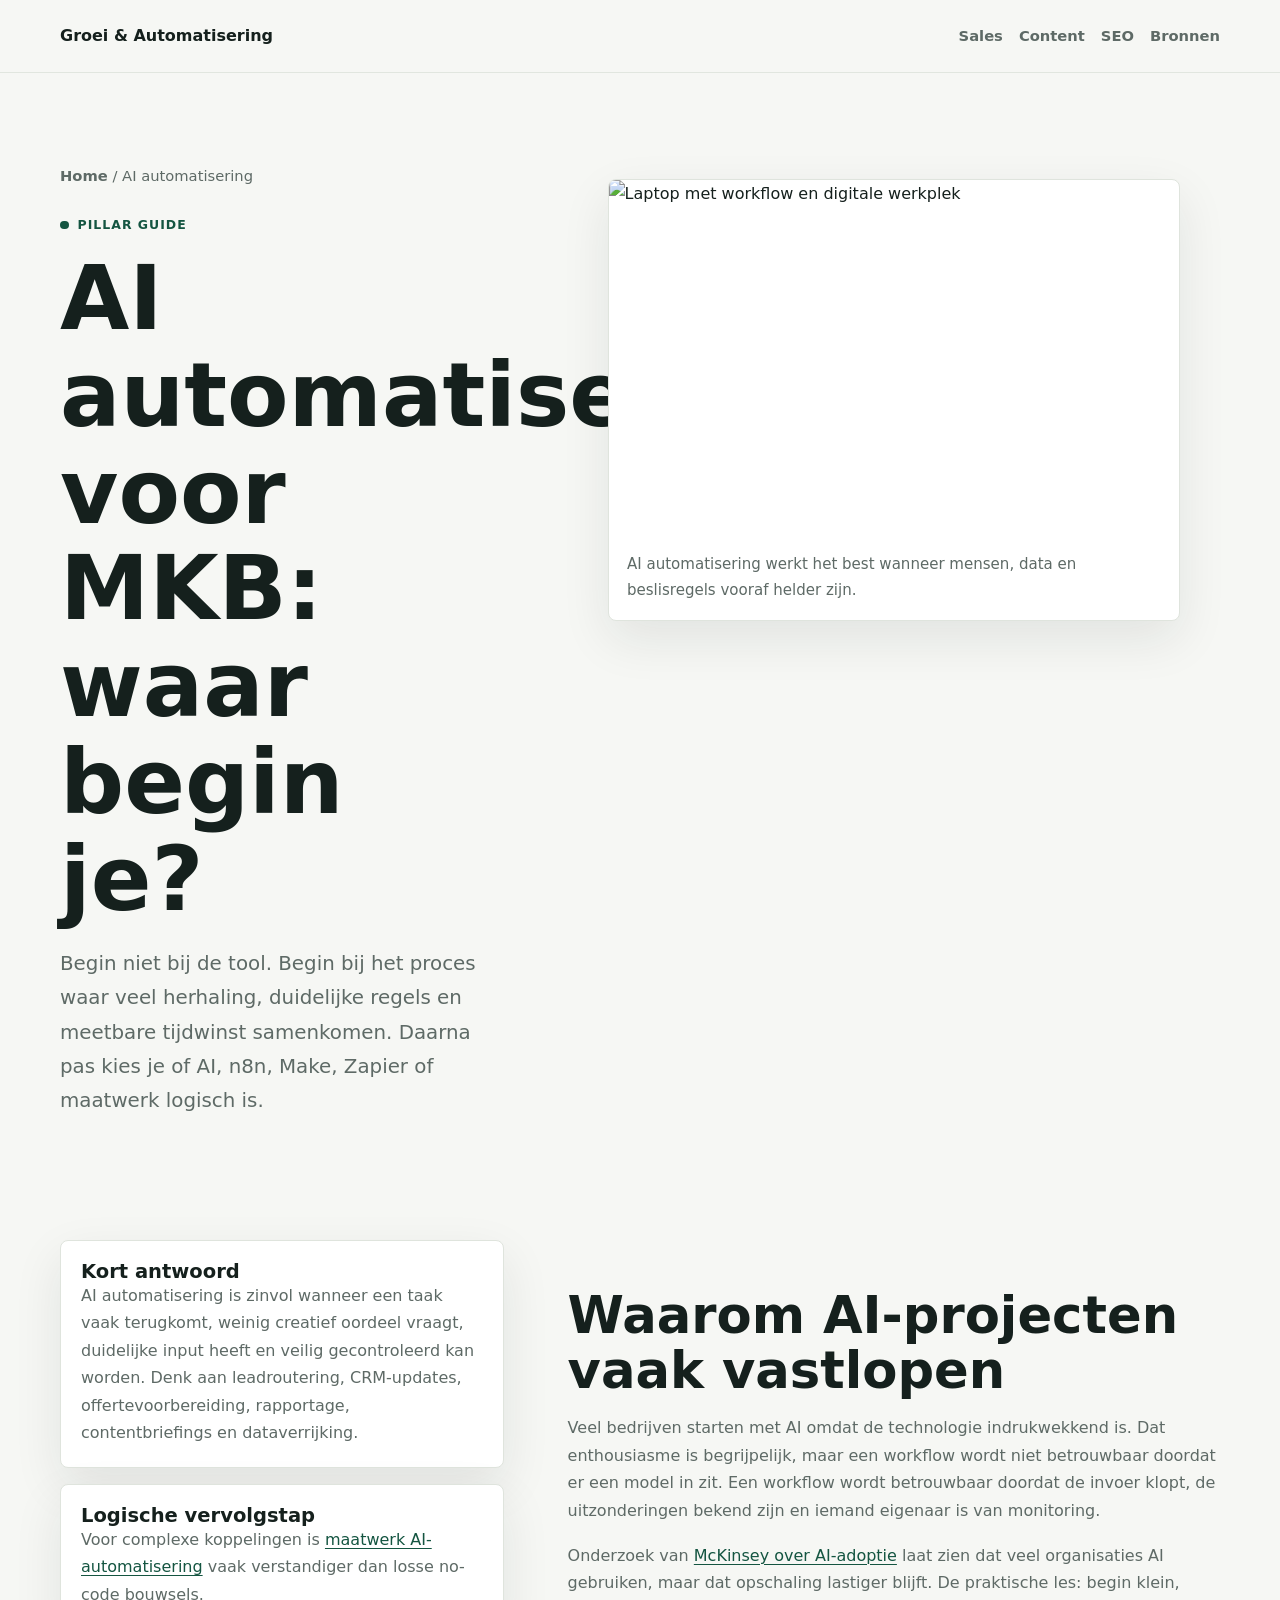
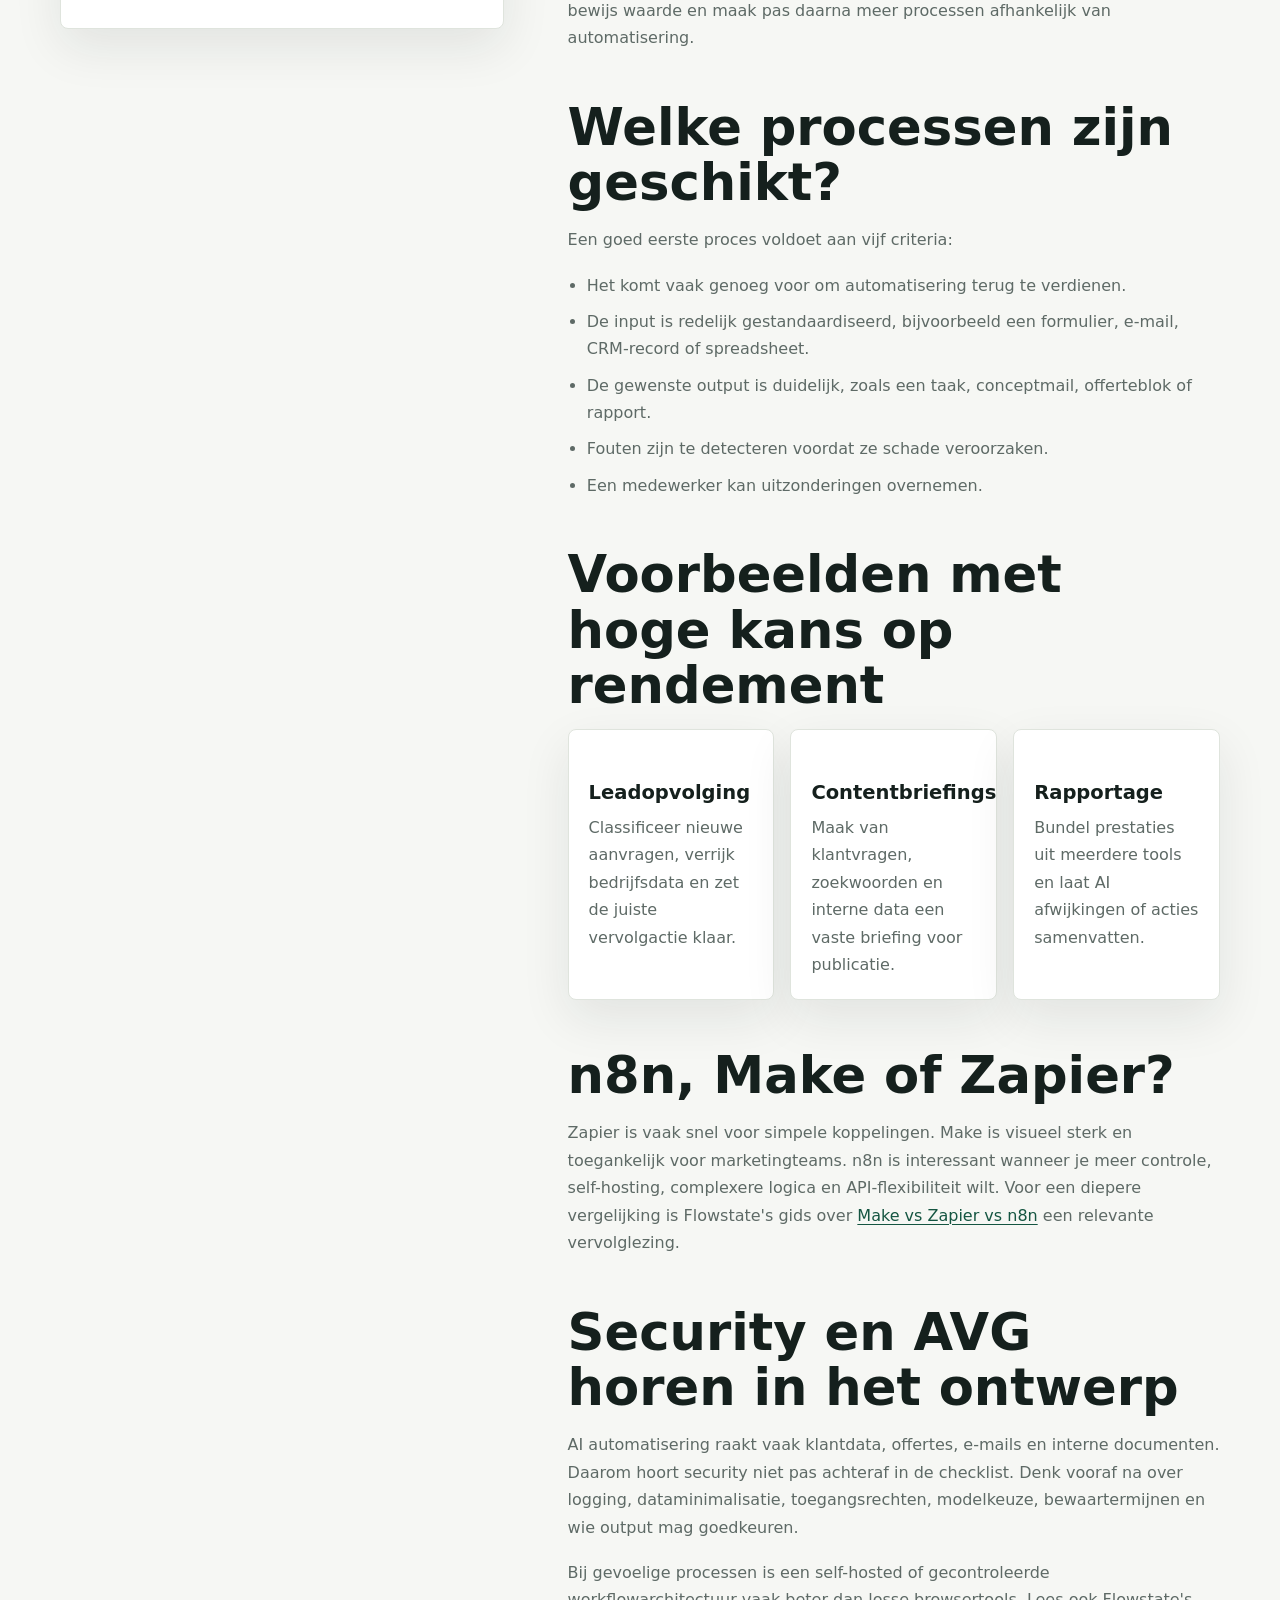
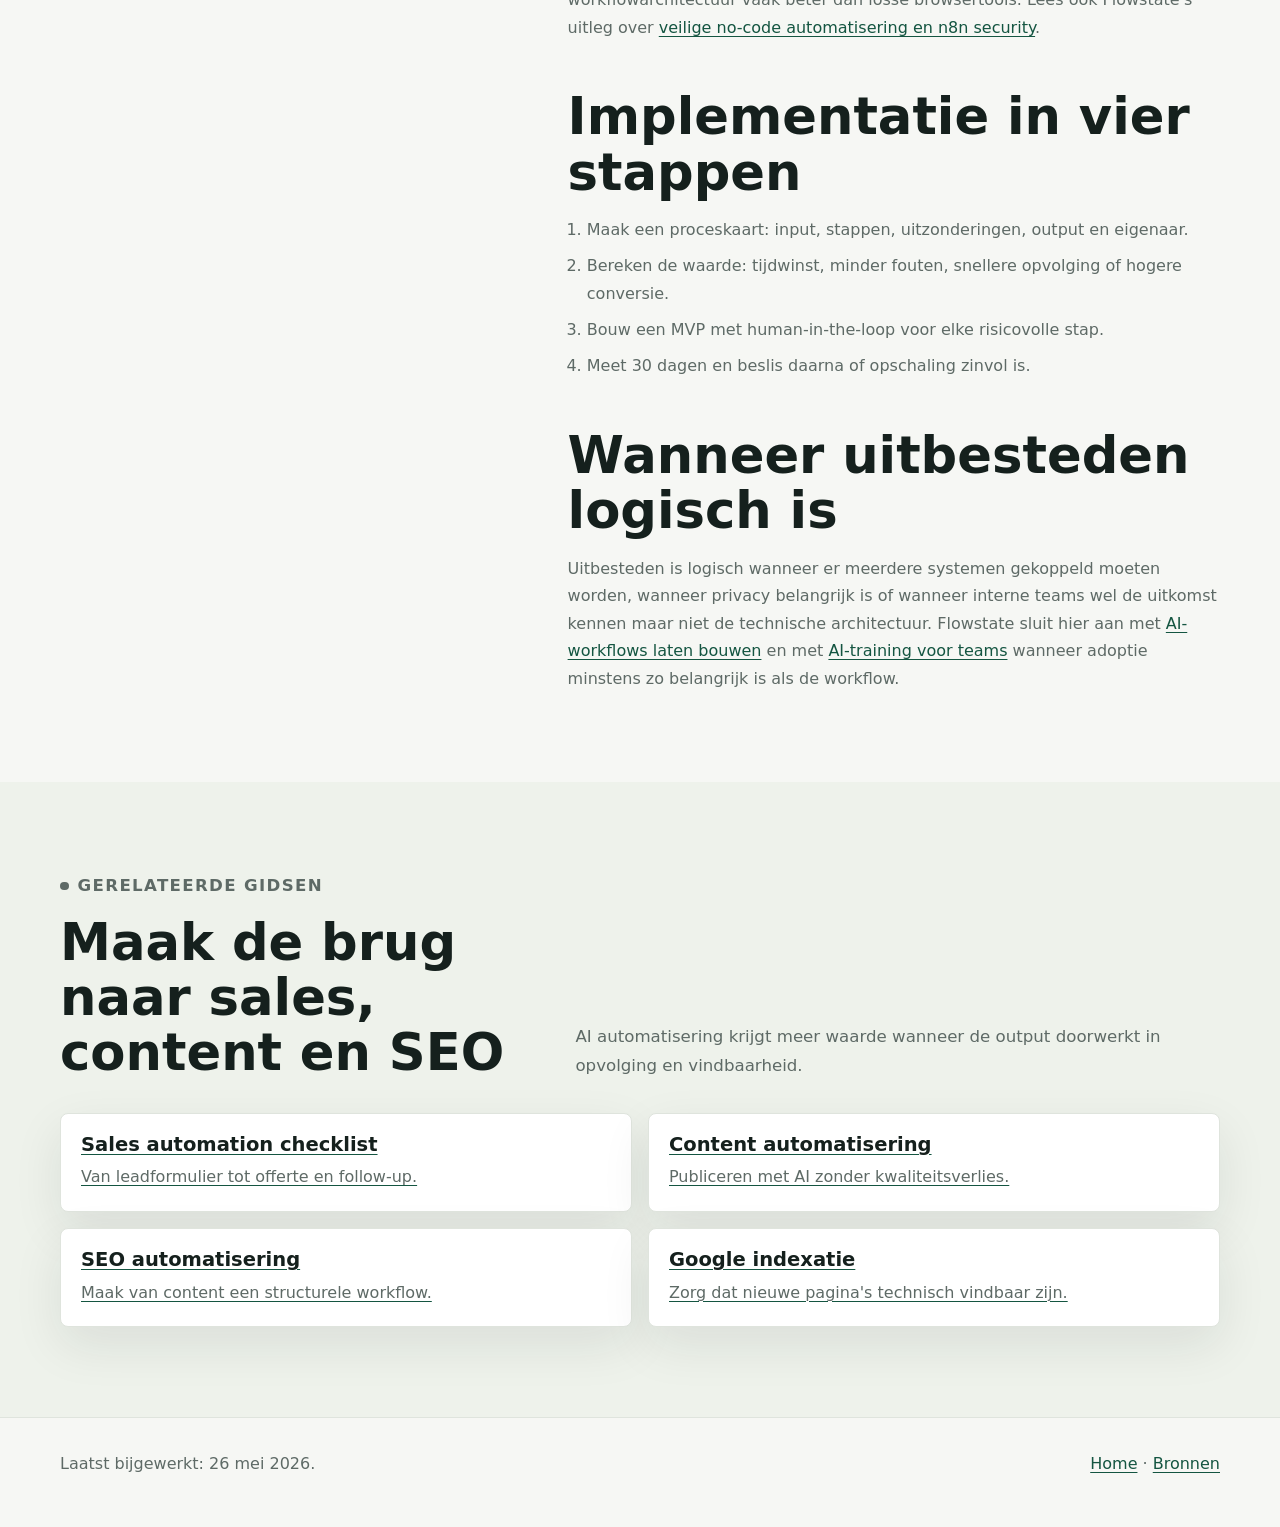
==== ai-automatisering/index.html @ 71a1ba2c "Build SEO content hub" ====
<!doctype html>
<html lang="nl">
<head>
  <meta charset="utf-8">
  <meta name="viewport" content="width=device-width, initial-scale=1">
  <title>AI automatisering voor MKB: waar begin je?</title>
  <meta name="description" content="Praktische gids over AI automatisering voor MKB: geschikte processen, risico's, n8n, Make, Zapier, ROI, teamadoptie en veilige implementatie.">
  <meta name="robots" content="index, follow, max-image-preview:large">
  <link rel="canonical" href="https://flowstatenl.github.io/Flowstate-link/ai-automatisering/">
  <link rel="stylesheet" href="../styles.css">
  <script type="application/ld+json">
  {
    "@context": "https://schema.org",
    "@type": "TechArticle",
    "headline": "AI automatisering voor MKB: waar begin je zonder je team te overbelasten?",
    "description": "Een praktische gids voor bedrijven die processen willen automatiseren met AI, n8n, API-koppelingen en duidelijke menselijke controle.",
    "url": "https://flowstatenl.github.io/Flowstate-link/ai-automatisering/",
    "inLanguage": "nl-NL",
    "datePublished": "2026-05-26",
    "dateModified": "2026-05-26",
    "author": { "@type": "Organization", "name": "Groei & Automatisering" },
    "publisher": { "@type": "Organization", "name": "Groei & Automatisering" },
    "about": ["AI automatisering", "workflow automation", "MKB", "n8n"],
    "mentions": [
      { "@type": "Organization", "name": "Flowstate", "url": "https://goflowstate.nl/" }
    ],
    "citation": [
      "https://www.mckinsey.com/capabilities/quantumblack/our-insights/the-state-of-ai",
      "https://hai.stanford.edu/ai-index/2026-ai-index-report"
    ]
  }
  </script>
</head>
<body>
  <a class="skip-link" href="#inhoud">Direct naar inhoud</a>
  <header class="site-header">
    <div class="container header-inner">
      <a class="brand" href="../">Groei & Automatisering</a>
      <nav class="nav" aria-label="Hoofdnavigatie">
        <a href="../sales-automation/">Sales</a>
        <a href="../content-automatisering/">Content</a>
        <a href="../seo-automatisering/">SEO</a>
        <a href="../bronnen/">Bronnen</a>
      </nav>
    </div>
  </header>

  <main id="inhoud">
    <section class="page-hero">
      <div class="container two-column">
        <div>
          <p class="breadcrumb"><a href="../">Home</a> / AI automatisering</p>
          <p class="eyebrow">Pillar guide</p>
          <h1>AI automatisering voor MKB: waar begin je?</h1>
          <p class="lead">
            Begin niet bij de tool. Begin bij het proces waar veel herhaling, duidelijke regels en meetbare
            tijdwinst samenkomen. Daarna pas kies je of AI, n8n, Make, Zapier of maatwerk logisch is.
          </p>
        </div>
        <figure class="visual-card">
          <img src="https://images.unsplash.com/photo-1516321318423-f06f85e504b3?auto=format&fit=crop&w=1000&q=80" alt="Laptop met workflow en digitale werkplek">
          <figcaption class="visual-caption">AI automatisering werkt het best wanneer mensen, data en beslisregels vooraf helder zijn.</figcaption>
        </figure>
      </div>
    </section>

    <section class="section">
      <div class="container two-column">
        <aside class="aside-stack">
          <div class="note">
            <h3>Kort antwoord</h3>
            <p>
              AI automatisering is zinvol wanneer een taak vaak terugkomt, weinig creatief oordeel vraagt,
              duidelijke input heeft en veilig gecontroleerd kan worden. Denk aan leadroutering, CRM-updates,
              offertevoorbereiding, rapportage, contentbriefings en dataverrijking.
            </p>
          </div>
          <div class="note">
            <h3>Logische vervolgstap</h3>
            <p>
              Voor complexe koppelingen is <a href="https://goflowstate.nl/services/custom/" target="_blank" rel="noopener">maatwerk AI-automatisering</a>
              vaak verstandiger dan losse no-code bouwsels.
            </p>
          </div>
        </aside>
        <article class="prose">
          <h2>Waarom AI-projecten vaak vastlopen</h2>
          <p>
            Veel bedrijven starten met AI omdat de technologie indrukwekkend is. Dat enthousiasme is begrijpelijk,
            maar een workflow wordt niet betrouwbaar doordat er een model in zit. Een workflow wordt betrouwbaar
            doordat de invoer klopt, de uitzonderingen bekend zijn en iemand eigenaar is van monitoring.
          </p>
          <p>
            Onderzoek van <a href="https://www.mckinsey.com/capabilities/quantumblack/our-insights/the-state-of-ai" target="_blank" rel="noopener">McKinsey over AI-adoptie</a>
            laat zien dat veel organisaties AI gebruiken, maar dat opschaling lastiger blijft. De praktische les:
            begin klein, bewijs waarde en maak pas daarna meer processen afhankelijk van automatisering.
          </p>

          <h2>Welke processen zijn geschikt?</h2>
          <p>Een goed eerste proces voldoet aan vijf criteria:</p>
          <ul>
            <li>Het komt vaak genoeg voor om automatisering terug te verdienen.</li>
            <li>De input is redelijk gestandaardiseerd, bijvoorbeeld een formulier, e-mail, CRM-record of spreadsheet.</li>
            <li>De gewenste output is duidelijk, zoals een taak, conceptmail, offerteblok of rapport.</li>
            <li>Fouten zijn te detecteren voordat ze schade veroorzaken.</li>
            <li>Een medewerker kan uitzonderingen overnemen.</li>
          </ul>

          <h2>Voorbeelden met hoge kans op rendement</h2>
          <div class="grid-3">
            <div class="mini-card">
              <h3>Leadopvolging</h3>
              <p>Classificeer nieuwe aanvragen, verrijk bedrijfsdata en zet de juiste vervolgactie klaar.</p>
            </div>
            <div class="mini-card">
              <h3>Contentbriefings</h3>
              <p>Maak van klantvragen, zoekwoorden en interne data een vaste briefing voor publicatie.</p>
            </div>
            <div class="mini-card">
              <h3>Rapportage</h3>
              <p>Bundel prestaties uit meerdere tools en laat AI afwijkingen of acties samenvatten.</p>
            </div>
          </div>

          <h2>n8n, Make of Zapier?</h2>
          <p>
            Zapier is vaak snel voor simpele koppelingen. Make is visueel sterk en toegankelijk voor marketingteams.
            n8n is interessant wanneer je meer controle, self-hosting, complexere logica en API-flexibiliteit wilt.
            Voor een diepere vergelijking is Flowstate's gids over
            <a href="https://goflowstate.nl/kennisbank/make-vs-zapier-vs-n8n-de-strategische-keuzegids-voor-bedrijfsautomatisering-in-2026/" target="_blank" rel="noopener">Make vs Zapier vs n8n</a>
            een relevante vervolglezing.
          </p>

          <h2>Security en AVG horen in het ontwerp</h2>
          <p>
            AI automatisering raakt vaak klantdata, offertes, e-mails en interne documenten. Daarom hoort security
            niet pas achteraf in de checklist. Denk vooraf na over logging, dataminimalisatie, toegangsrechten,
            modelkeuze, bewaartermijnen en wie output mag goedkeuren.
          </p>
          <p>
            Bij gevoelige processen is een self-hosted of gecontroleerde workflowarchitectuur vaak beter dan losse
            browsertools. Lees ook Flowstate's uitleg over
            <a href="https://goflowstate.nl/kennisbank/data-security-in-no-code-n8n-self-hosting-vs-cloud-oplossingen/" target="_blank" rel="noopener">veilige no-code automatisering en n8n security</a>.
          </p>

          <h2>Implementatie in vier stappen</h2>
          <ol>
            <li>Maak een proceskaart: input, stappen, uitzonderingen, output en eigenaar.</li>
            <li>Bereken de waarde: tijdwinst, minder fouten, snellere opvolging of hogere conversie.</li>
            <li>Bouw een MVP met human-in-the-loop voor elke risicovolle stap.</li>
            <li>Meet 30 dagen en beslis daarna of opschaling zinvol is.</li>
          </ol>

          <h2>Wanneer uitbesteden logisch is</h2>
          <p>
            Uitbesteden is logisch wanneer er meerdere systemen gekoppeld moeten worden, wanneer privacy belangrijk is
            of wanneer interne teams wel de uitkomst kennen maar niet de technische architectuur. Flowstate sluit hier
            aan met <a href="https://goflowstate.nl/services/custom/" target="_blank" rel="noopener">AI-workflows laten bouwen</a>
            en met <a href="https://goflowstate.nl/services/training/" target="_blank" rel="noopener">AI-training voor teams</a>
            wanneer adoptie minstens zo belangrijk is als de workflow.
          </p>
        </article>
      </div>
    </section>

    <section class="section section-soft">
      <div class="container section-head">
        <div>
          <p class="eyebrow">Gerelateerde gidsen</p>
          <h2>Maak de brug naar sales, content en SEO</h2>
        </div>
        <p>AI automatisering krijgt meer waarde wanneer de output doorwerkt in opvolging en vindbaarheid.</p>
      </div>
      <div class="container link-grid">
        <a class="card" href="../sales-automation/"><h3>Sales automation checklist</h3><p>Van leadformulier tot offerte en follow-up.</p></a>
        <a class="card" href="../content-automatisering/"><h3>Content automatisering</h3><p>Publiceren met AI zonder kwaliteitsverlies.</p></a>
        <a class="card" href="../seo-automatisering/"><h3>SEO automatisering</h3><p>Maak van content een structurele workflow.</p></a>
        <a class="card" href="../google-indexatie/"><h3>Google indexatie</h3><p>Zorg dat nieuwe pagina's technisch vindbaar zijn.</p></a>
      </div>
    </section>
  </main>

  <footer class="site-footer">
    <div class="container footer-inner">
      <p>Laatst bijgewerkt: 26 mei 2026.</p>
      <p><a href="../">Home</a> · <a href="../bronnen/">Bronnen</a></p>
    </div>
  </footer>
</body>
</html>
---- styles.css ----
:root {
  --bg: #f6f7f4;
  --paper: #ffffff;
  --ink: #15201d;
  --muted: #5e6a66;
  --line: #dfe4dd;
  --line-strong: #c8d0c6;
  --green: #1f7a5c;
  --green-dark: #145541;
  --blue: #2357a4;
  --blue-soft: #e7eef9;
  --gold: #b7791f;
  --mint: #e6f4ed;
  --rose: #f7e9e6;
  --shadow: 0 18px 50px rgba(21, 32, 29, 0.09);
  --radius: 8px;
  --container: 1160px;
  --reading: 780px;
}

* {
  box-sizing: border-box;
}

html {
  scroll-behavior: smooth;
}

body {
  margin: 0;
  background: var(--bg);
  color: var(--ink);
  font-family: Inter, ui-sans-serif, system-ui, -apple-system, BlinkMacSystemFont, "Segoe UI", sans-serif;
  font-size: 16px;
  line-height: 1.72;
}

img {
  display: block;
  max-width: 100%;
  height: auto;
}

a {
  color: var(--green-dark);
  text-decoration-thickness: 0.08em;
  text-underline-offset: 0.2em;
}

a:hover {
  color: var(--blue);
}

h1,
h2,
h3 {
  margin: 0;
  color: var(--ink);
  line-height: 1.08;
  letter-spacing: 0;
}

h1 {
  max-width: 13ch;
  font-size: clamp(2.6rem, 7vw, 5.8rem);
}

h2 {
  max-width: 18ch;
  font-size: clamp(2rem, 4vw, 3.6rem);
}

h3 {
  font-size: 1.22rem;
}

p {
  margin: 0 0 1.1rem;
}

p:last-child {
  margin-bottom: 0;
}

code {
  padding: 0.1rem 0.35rem;
  border: 1px solid var(--line);
  border-radius: 6px;
  background: #f0f3ef;
  color: var(--ink);
  font-size: 0.92em;
}

.skip-link {
  position: absolute;
  top: -80px;
  left: 1rem;
  z-index: 10;
  padding: 0.75rem 1rem;
  background: var(--ink);
  color: #fff;
}

.skip-link:focus {
  top: 1rem;
}

.container {
  width: min(var(--container), calc(100% - 2rem));
  margin-inline: auto;
}

.narrow {
  max-width: var(--reading);
}

.site-header {
  position: sticky;
  top: 0;
  z-index: 5;
  border-bottom: 1px solid rgba(223, 228, 221, 0.86);
  background: rgba(246, 247, 244, 0.94);
  backdrop-filter: blur(14px);
}

.header-inner {
  min-height: 72px;
  display: flex;
  align-items: center;
  justify-content: space-between;
  gap: 1.5rem;
}

.brand {
  color: var(--ink);
  font-weight: 850;
  text-decoration: none;
}

.nav {
  display: flex;
  align-items: center;
  justify-content: flex-end;
  gap: 1rem;
  flex-wrap: wrap;
}

.nav a {
  color: var(--muted);
  font-size: 0.92rem;
  font-weight: 750;
  text-decoration: none;
}

.nav a:hover {
  color: var(--green-dark);
}

.hero {
  padding: clamp(4rem, 9vw, 8rem) 0 3rem;
}

.hero-grid {
  display: grid;
  grid-template-columns: minmax(0, 1.05fr) minmax(320px, 0.95fr);
  gap: clamp(2rem, 5vw, 5rem);
  align-items: center;
}

.hero-copy {
  min-width: 0;
}

.eyebrow {
  display: inline-flex;
  align-items: center;
  gap: 0.55rem;
  margin: 0 0 0.9rem;
  color: var(--green-dark);
  font-size: 0.78rem;
  font-weight: 850;
  letter-spacing: 0.08em;
  text-transform: uppercase;
}

.eyebrow::before {
  content: "";
  width: 0.55rem;
  height: 0.55rem;
  border-radius: 999px;
  background: currentColor;
}

.lead {
  max-width: 680px;
  margin-top: 1.25rem;
  color: var(--muted);
  font-size: clamp(1.08rem, 2vw, 1.24rem);
}

.actions,
.cta-links {
  display: flex;
  flex-wrap: wrap;
  gap: 0.8rem;
  margin-top: 1.8rem;
}

.button {
  display: inline-flex;
  align-items: center;
  justify-content: center;
  min-height: 48px;
  padding: 0.82rem 1.15rem;
  border: 1px solid var(--green-dark);
  border-radius: 999px;
  background: var(--green-dark);
  color: #fff;
  font-weight: 850;
  line-height: 1;
  text-decoration: none;
}

.button:hover {
  background: var(--green);
  color: #fff;
}

.button-muted {
  border-color: var(--line-strong);
  background: #fff;
  color: var(--ink);
}

.button-muted:hover {
  border-color: var(--green-dark);
  background: #fff;
  color: var(--green-dark);
}

.hero-visual,
.visual-card,
.source-card,
.card,
.note,
.checklist-card,
.metric,
.mini-card {
  border: 1px solid var(--line);
  border-radius: var(--radius);
  background: var(--paper);
  box-shadow: var(--shadow);
}

.hero-visual {
  overflow: hidden;
}

.hero-visual img {
  width: 100%;
  aspect-ratio: 4 / 3;
  object-fit: cover;
  background: var(--blue-soft);
}

.visual-caption {
  padding: 1rem 1.15rem;
  color: var(--muted);
  font-size: 0.94rem;
}

.section {
  padding: clamp(3.4rem, 7vw, 6rem) 0;
}

.section-soft {
  background: #eef2eb;
}

.border-top {
  border-top: 1px solid var(--line);
}

.section-head {
  display: grid;
  grid-template-columns: minmax(0, 0.75fr) minmax(0, 1fr);
  gap: 2rem;
  align-items: end;
  margin-bottom: 2rem;
}

.section-head p {
  color: var(--muted);
  font-size: 1.04rem;
}

.grid-3,
.grid-4,
.link-grid {
  display: grid;
  gap: 1rem;
}

.grid-3 {
  grid-template-columns: repeat(3, minmax(0, 1fr));
}

.grid-4 {
  grid-template-columns: repeat(4, minmax(0, 1fr));
}

.link-grid {
  grid-template-columns: repeat(2, minmax(0, 1fr));
}

.card,
.source-card,
.note,
.checklist-card,
.metric,
.mini-card {
  padding: 1.25rem;
}

.card h3,
.mini-card h3,
.source-card h3 {
  margin-bottom: 0.55rem;
}

.card p,
.mini-card p,
.source-card p,
.note p {
  color: var(--muted);
}

.card a,
.mini-card a,
.source-card a {
  font-weight: 800;
}

.metric strong {
  display: block;
  margin-bottom: 0.35rem;
  color: var(--green-dark);
  font-size: 2.4rem;
  line-height: 1;
}

.two-column {
  display: grid;
  grid-template-columns: minmax(0, 0.68fr) minmax(0, 1fr);
  gap: clamp(2rem, 5vw, 4.5rem);
  align-items: start;
}

.prose {
  max-width: var(--reading);
}

.prose p,
.prose li {
  color: var(--muted);
}

.prose h2 {
  margin-top: 3rem;
  margin-bottom: 1rem;
}

.prose h3 {
  margin-top: 2rem;
  margin-bottom: 0.65rem;
}

.prose ul,
.prose ol {
  padding-left: 1.2rem;
}

.prose li {
  margin-bottom: 0.55rem;
}

.aside-stack {
  display: grid;
  gap: 1rem;
}

.visual-card {
  overflow: hidden;
}

.visual-card img {
  width: 100%;
  aspect-ratio: 16 / 10;
  object-fit: cover;
}

.pill-list,
.source-list {
  display: flex;
  flex-wrap: wrap;
  gap: 0.55rem;
  padding: 0;
  margin: 1rem 0 0;
  list-style: none;
}

.pill-list a,
.pill-list span {
  display: inline-flex;
  padding: 0.45rem 0.7rem;
  border: 1px solid var(--line);
  border-radius: 999px;
  background: #fff;
  color: var(--ink);
  font-size: 0.9rem;
  font-weight: 750;
  text-decoration: none;
}

.source-list {
  display: grid;
  gap: 0.75rem;
}

.source-list li {
  padding-bottom: 0.75rem;
  border-bottom: 1px solid var(--line);
}

.source-list li:last-child {
  padding-bottom: 0;
  border-bottom: 0;
}

.checklist {
  margin: 1rem 0 0;
  padding-left: 1.2rem;
}

.checklist li {
  margin-bottom: 0.65rem;
  color: var(--muted);
}

.band {
  padding: clamp(2rem, 5vw, 3.5rem);
  border-radius: var(--radius);
  background: var(--ink);
  color: #fff;
}

.band h2,
.band p,
.band .eyebrow {
  color: #fff;
}

.band p {
  opacity: 0.82;
}

.site-footer {
  padding: 2rem 0;
  border-top: 1px solid var(--line);
  color: var(--muted);
}

.footer-inner {
  display: flex;
  justify-content: space-between;
  gap: 1rem;
  flex-wrap: wrap;
}

.breadcrumb {
  margin-bottom: 1.4rem;
  color: var(--muted);
  font-size: 0.92rem;
}

.breadcrumb a {
  color: var(--muted);
  font-weight: 750;
  text-decoration: none;
}

.page-hero {
  padding: clamp(3rem, 7vw, 6rem) 0 2rem;
}

.page-hero h1 {
  max-width: 15ch;
}

@media (max-width: 900px) {
  .header-inner,
  .section-head,
  .hero-grid,
  .two-column {
    grid-template-columns: 1fr;
  }

  .header-inner {
    align-items: flex-start;
    padding: 1rem 0;
  }

  .grid-3,
  .grid-4,
  .link-grid {
    grid-template-columns: 1fr;
  }

  .nav {
    justify-content: flex-start;
  }

  h1 {
    max-width: 12ch;
  }
}

@media (max-width: 560px) {
  body {
    font-size: 15px;
  }

  .nav {
    gap: 0.7rem;
  }

  .button {
    width: 100%;
  }
}
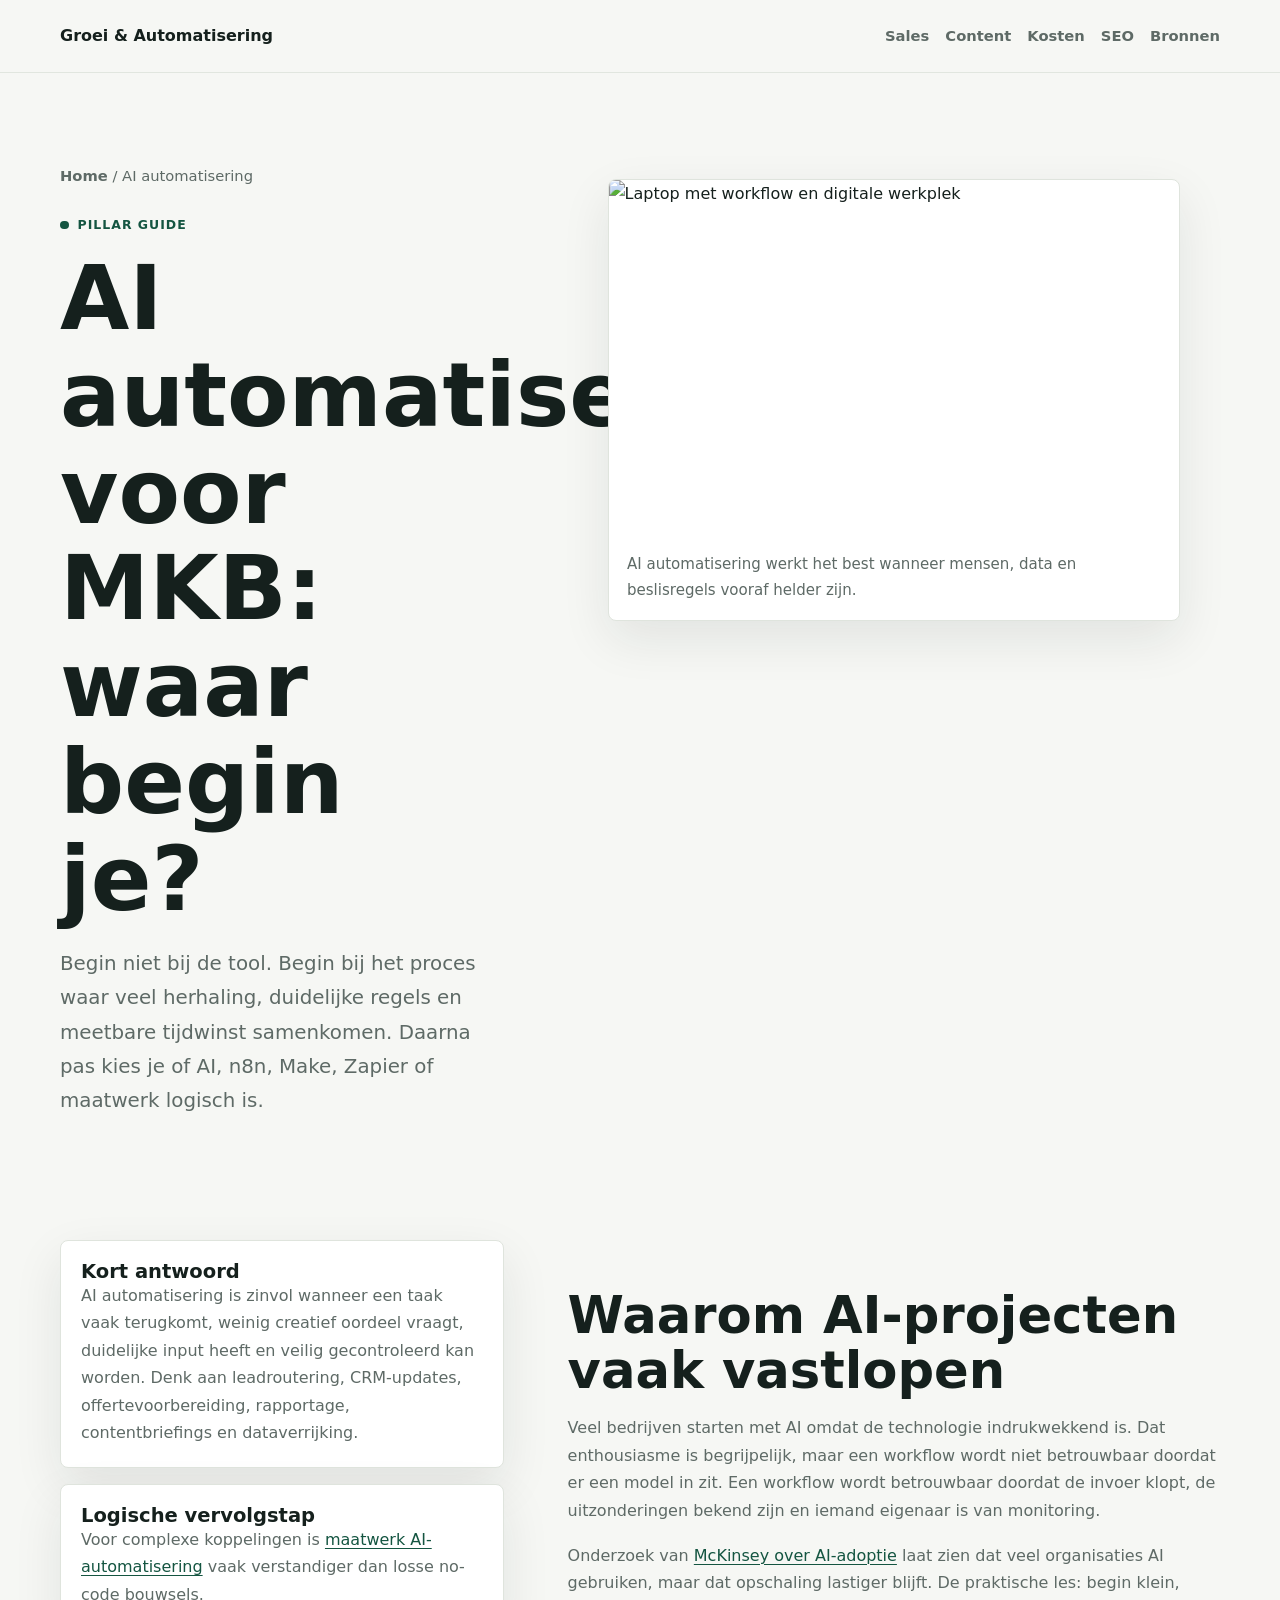
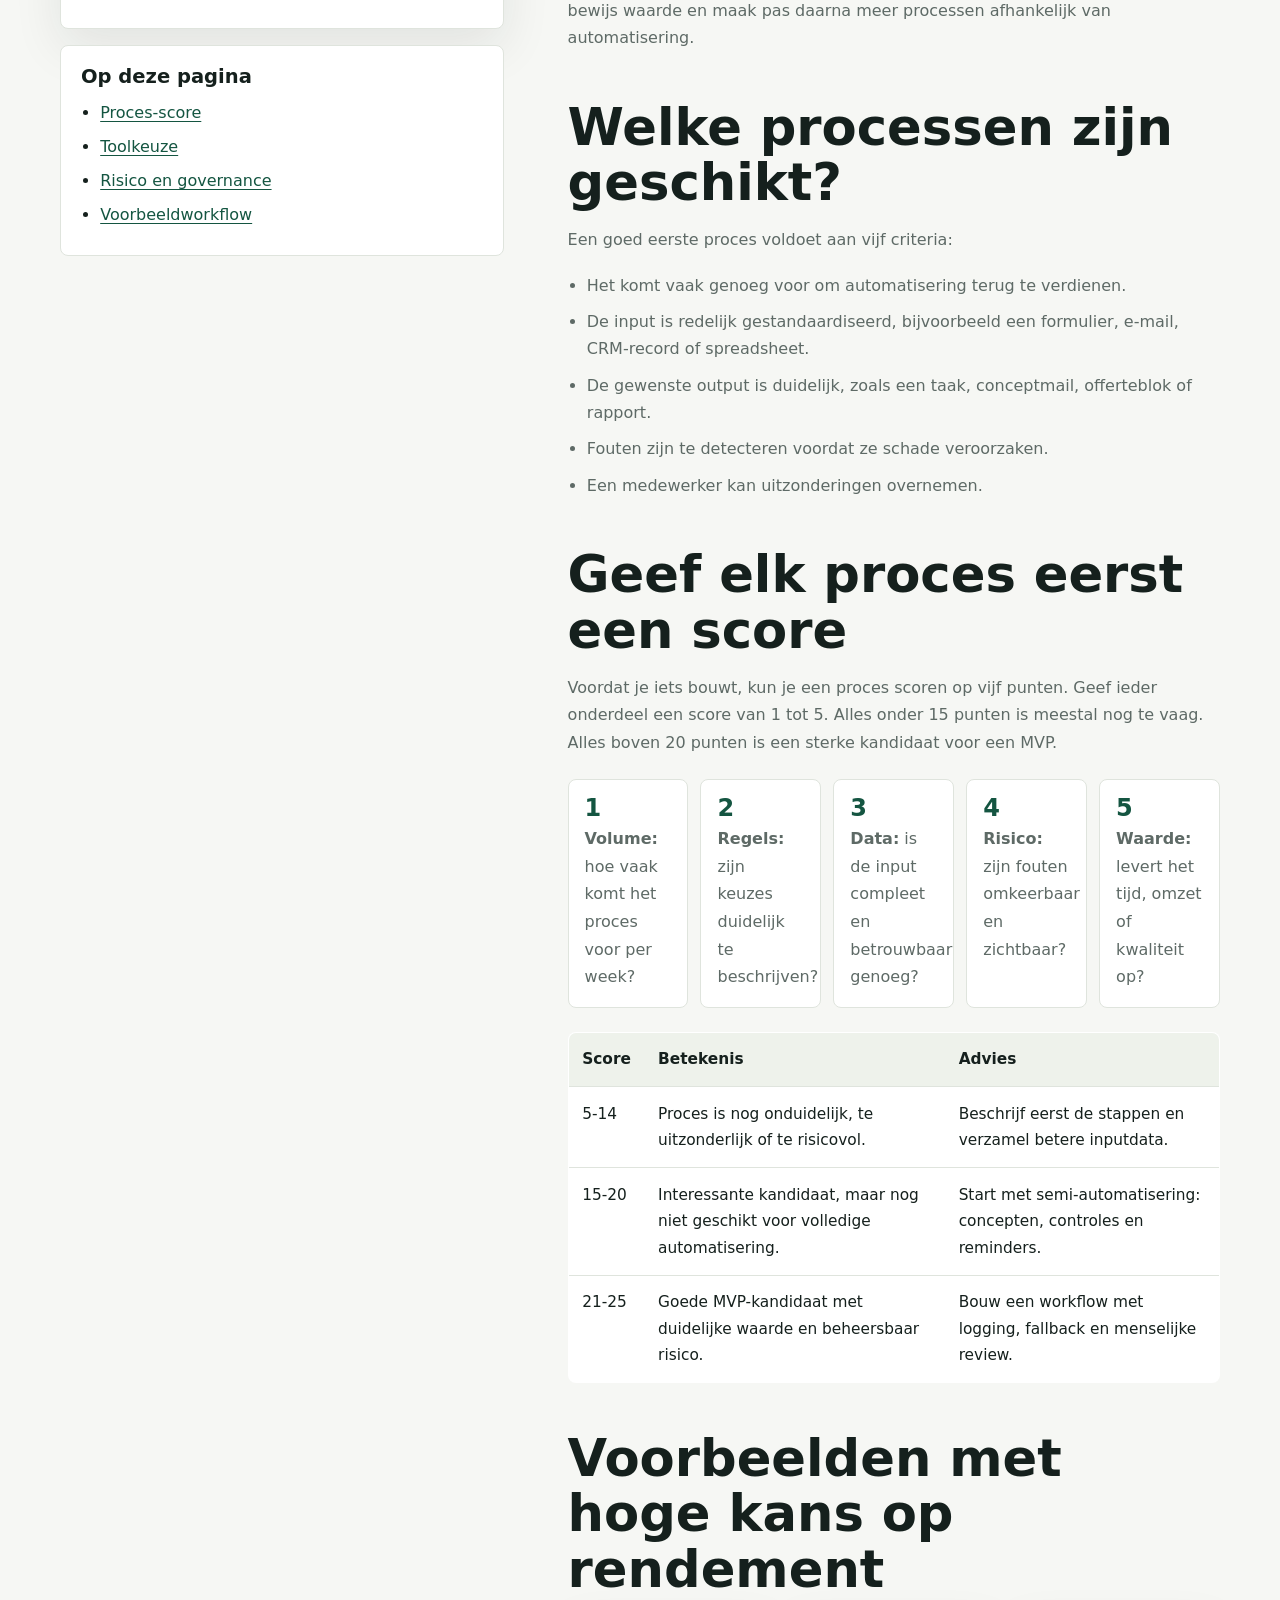
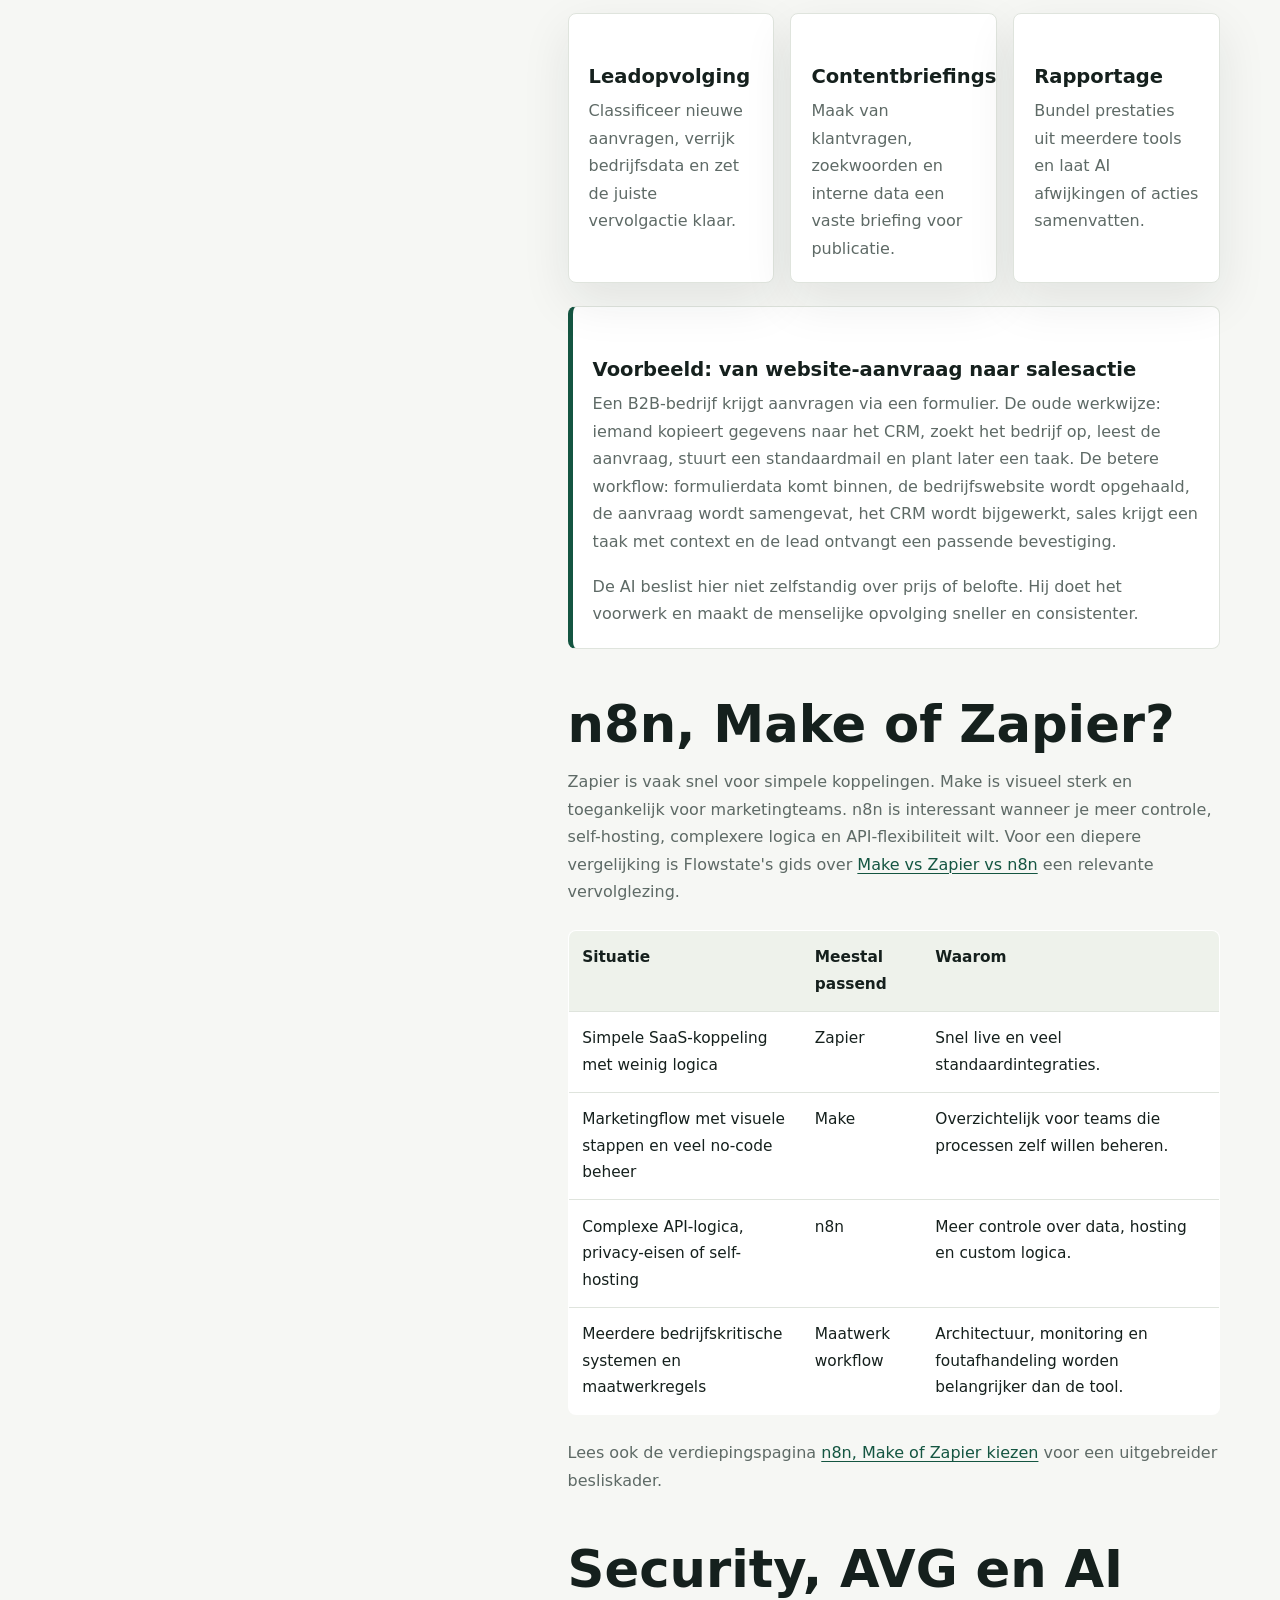
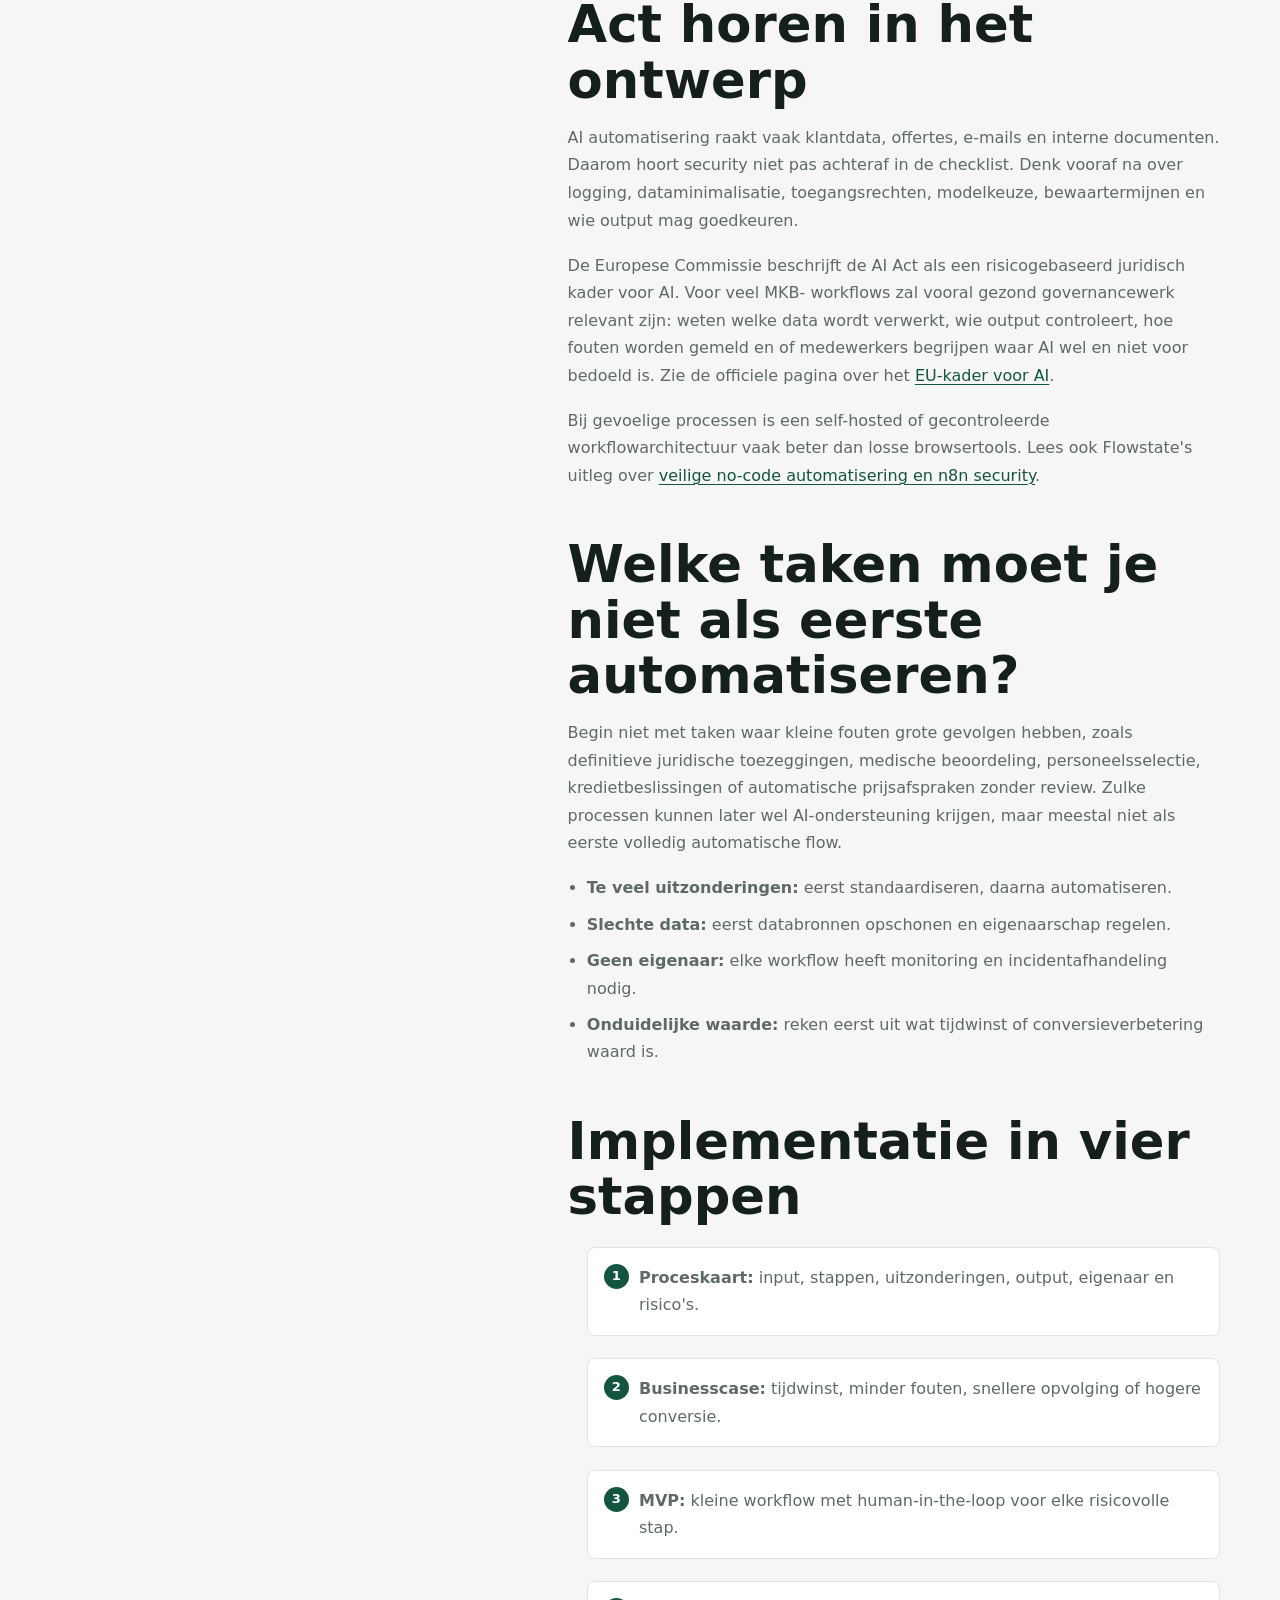
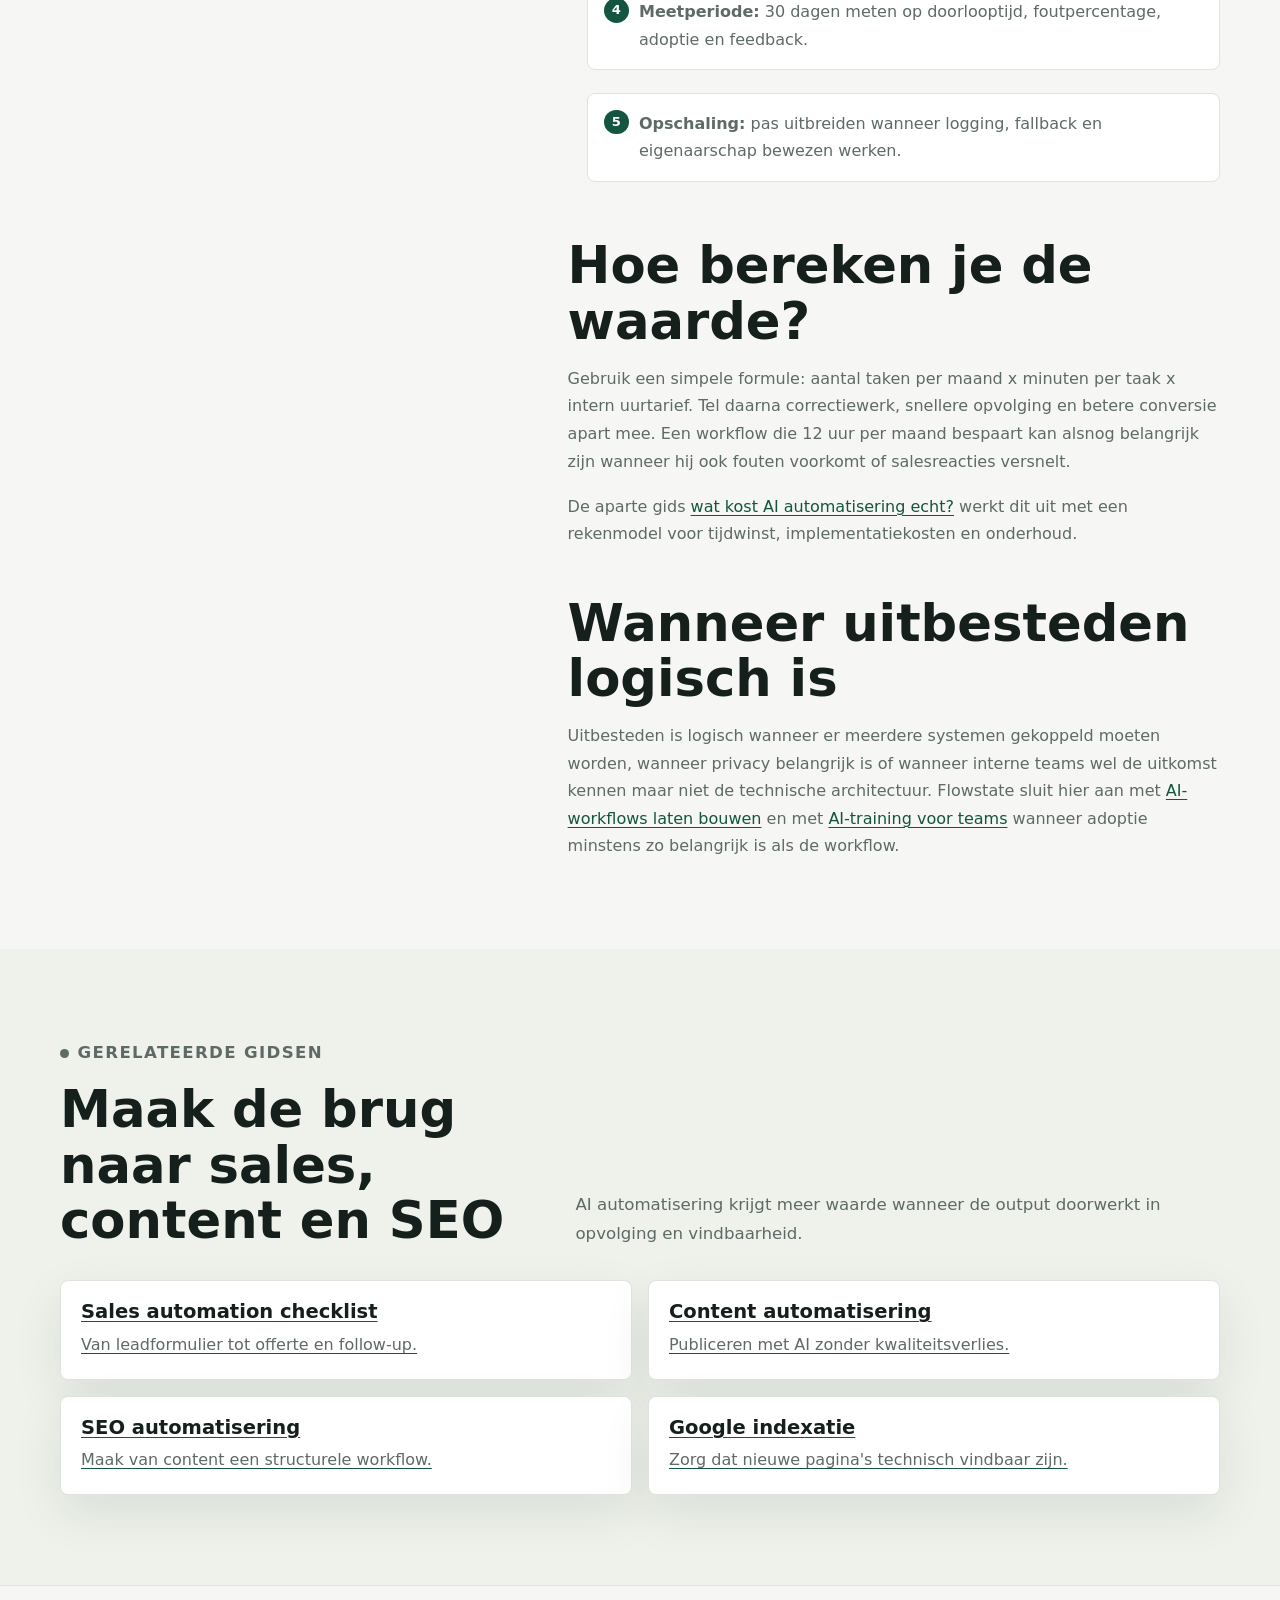
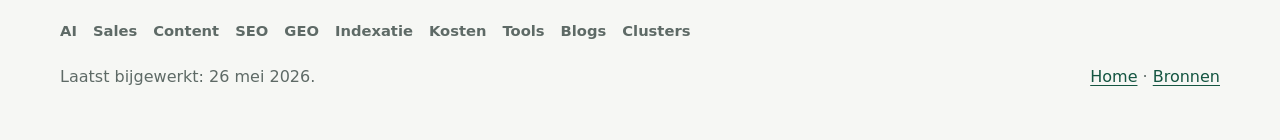
==== commit 2bb02ba2: "Build SEO content hub" ====
--- a/ai-automatisering/index.html
+++ b/ai-automatisering/index.html
@@ -26,7 +26,8 @@
     ],
     "citation": [
       "https://www.mckinsey.com/capabilities/quantumblack/our-insights/the-state-of-ai",
-      "https://hai.stanford.edu/ai-index/2026-ai-index-report"
+      "https://hai.stanford.edu/ai-index/2026-ai-index-report",
+      "https://digital-strategy.ec.europa.eu/en/policies/regulatory-framework-ai"
     ]
   }
   </script>
@@ -39,6 +40,7 @@
       <nav class="nav" aria-label="Hoofdnavigatie">
         <a href="../sales-automation/">Sales</a>
         <a href="../content-automatisering/">Content</a>
+        <a href="../kosten-ai-automatisering/">Kosten</a>
         <a href="../seo-automatisering/">SEO</a>
         <a href="../bronnen/">Bronnen</a>
       </nav>
@@ -82,6 +84,15 @@
               vaak verstandiger dan losse no-code bouwsels.
             </p>
           </div>
+          <div class="toc-card">
+            <h3>Op deze pagina</h3>
+            <ul>
+              <li><a href="#proces-score">Proces-score</a></li>
+              <li><a href="#toolkeuze">Toolkeuze</a></li>
+              <li><a href="#risico">Risico en governance</a></li>
+              <li><a href="#voorbeeld">Voorbeeldworkflow</a></li>
+            </ul>
+          </div>
         </aside>
         <article class="prose">
           <h2>Waarom AI-projecten vaak vastlopen</h2>
@@ -106,6 +117,61 @@
             <li>Een medewerker kan uitzonderingen overnemen.</li>
           </ul>
 
+          <h2 id="proces-score">Geef elk proces eerst een score</h2>
+          <p>
+            Voordat je iets bouwt, kun je een proces scoren op vijf punten. Geef ieder onderdeel een score van 1 tot 5.
+            Alles onder 15 punten is meestal nog te vaag. Alles boven 20 punten is een sterke kandidaat voor een MVP.
+          </p>
+          <div class="score-grid" aria-label="Scoremodel voor AI automatisering">
+            <div class="score-item">
+              <strong>1</strong>
+              <p><b>Volume:</b> hoe vaak komt het proces voor per week?</p>
+            </div>
+            <div class="score-item">
+              <strong>2</strong>
+              <p><b>Regels:</b> zijn keuzes duidelijk te beschrijven?</p>
+            </div>
+            <div class="score-item">
+              <strong>3</strong>
+              <p><b>Data:</b> is de input compleet en betrouwbaar genoeg?</p>
+            </div>
+            <div class="score-item">
+              <strong>4</strong>
+              <p><b>Risico:</b> zijn fouten omkeerbaar en zichtbaar?</p>
+            </div>
+            <div class="score-item">
+              <strong>5</strong>
+              <p><b>Waarde:</b> levert het tijd, omzet of kwaliteit op?</p>
+            </div>
+          </div>
+
+          <table class="decision-table">
+            <thead>
+              <tr>
+                <th>Score</th>
+                <th>Betekenis</th>
+                <th>Advies</th>
+              </tr>
+            </thead>
+            <tbody>
+              <tr>
+                <td>5-14</td>
+                <td>Proces is nog onduidelijk, te uitzonderlijk of te risicovol.</td>
+                <td>Beschrijf eerst de stappen en verzamel betere inputdata.</td>
+              </tr>
+              <tr>
+                <td>15-20</td>
+                <td>Interessante kandidaat, maar nog niet geschikt voor volledige automatisering.</td>
+                <td>Start met semi-automatisering: concepten, controles en reminders.</td>
+              </tr>
+              <tr>
+                <td>21-25</td>
+                <td>Goede MVP-kandidaat met duidelijke waarde en beheersbaar risico.</td>
+                <td>Bouw een workflow met logging, fallback en menselijke review.</td>
+              </tr>
+            </tbody>
+          </table>
+
           <h2>Voorbeelden met hoge kans op rendement</h2>
           <div class="grid-3">
             <div class="mini-card">
@@ -122,7 +188,21 @@
             </div>
           </div>
 
-          <h2>n8n, Make of Zapier?</h2>
+          <div class="example-box" id="voorbeeld">
+            <h3>Voorbeeld: van website-aanvraag naar salesactie</h3>
+            <p>
+              Een B2B-bedrijf krijgt aanvragen via een formulier. De oude werkwijze: iemand kopieert gegevens naar het
+              CRM, zoekt het bedrijf op, leest de aanvraag, stuurt een standaardmail en plant later een taak. De betere
+              workflow: formulierdata komt binnen, de bedrijfswebsite wordt opgehaald, de aanvraag wordt samengevat,
+              het CRM wordt bijgewerkt, sales krijgt een taak met context en de lead ontvangt een passende bevestiging.
+            </p>
+            <p>
+              De AI beslist hier niet zelfstandig over prijs of belofte. Hij doet het voorwerk en maakt de menselijke
+              opvolging sneller en consistenter.
+            </p>
+          </div>
+
+          <h2 id="toolkeuze">n8n, Make of Zapier?</h2>
           <p>
             Zapier is vaak snel voor simpele koppelingen. Make is visueel sterk en toegankelijk voor marketingteams.
             n8n is interessant wanneer je meer controle, self-hosting, complexere logica en API-flexibiliteit wilt.
@@ -130,26 +210,93 @@
             <a href="https://goflowstate.nl/kennisbank/make-vs-zapier-vs-n8n-de-strategische-keuzegids-voor-bedrijfsautomatisering-in-2026/" target="_blank" rel="noopener">Make vs Zapier vs n8n</a>
             een relevante vervolglezing.
           </p>
-
-          <h2>Security en AVG horen in het ontwerp</h2>
+          <table class="decision-table">
+            <thead>
+              <tr>
+                <th>Situatie</th>
+                <th>Meestal passend</th>
+                <th>Waarom</th>
+              </tr>
+            </thead>
+            <tbody>
+              <tr>
+                <td>Simpele SaaS-koppeling met weinig logica</td>
+                <td>Zapier</td>
+                <td>Snel live en veel standaardintegraties.</td>
+              </tr>
+              <tr>
+                <td>Marketingflow met visuele stappen en veel no-code beheer</td>
+                <td>Make</td>
+                <td>Overzichtelijk voor teams die processen zelf willen beheren.</td>
+              </tr>
+              <tr>
+                <td>Complexe API-logica, privacy-eisen of self-hosting</td>
+                <td>n8n</td>
+                <td>Meer controle over data, hosting en custom logica.</td>
+              </tr>
+              <tr>
+                <td>Meerdere bedrijfskritische systemen en maatwerkregels</td>
+                <td>Maatwerk workflow</td>
+                <td>Architectuur, monitoring en foutafhandeling worden belangrijker dan de tool.</td>
+              </tr>
+            </tbody>
+          </table>
+          <p>
+            Lees ook de verdiepingspagina <a href="../n8n-make-zapier/">n8n, Make of Zapier kiezen</a> voor een uitgebreider
+            besliskader.
+          </p>
+
+          <h2 id="risico">Security, AVG en AI Act horen in het ontwerp</h2>
           <p>
             AI automatisering raakt vaak klantdata, offertes, e-mails en interne documenten. Daarom hoort security
             niet pas achteraf in de checklist. Denk vooraf na over logging, dataminimalisatie, toegangsrechten,
             modelkeuze, bewaartermijnen en wie output mag goedkeuren.
           </p>
           <p>
+            De Europese Commissie beschrijft de AI Act als een risicogebaseerd juridisch kader voor AI. Voor veel MKB-
+            workflows zal vooral gezond governancewerk relevant zijn: weten welke data wordt verwerkt, wie output
+            controleert, hoe fouten worden gemeld en of medewerkers begrijpen waar AI wel en niet voor bedoeld is.
+            Zie de officiele pagina over het
+            <a href="https://digital-strategy.ec.europa.eu/en/policies/regulatory-framework-ai" target="_blank" rel="noopener">EU-kader voor AI</a>.
+          </p>
+          <p>
             Bij gevoelige processen is een self-hosted of gecontroleerde workflowarchitectuur vaak beter dan losse
             browsertools. Lees ook Flowstate's uitleg over
             <a href="https://goflowstate.nl/kennisbank/data-security-in-no-code-n8n-self-hosting-vs-cloud-oplossingen/" target="_blank" rel="noopener">veilige no-code automatisering en n8n security</a>.
           </p>
 
+          <h2>Welke taken moet je niet als eerste automatiseren?</h2>
+          <p>
+            Begin niet met taken waar kleine fouten grote gevolgen hebben, zoals definitieve juridische toezeggingen,
+            medische beoordeling, personeelsselectie, kredietbeslissingen of automatische prijsafspraken zonder review.
+            Zulke processen kunnen later wel AI-ondersteuning krijgen, maar meestal niet als eerste volledig automatische flow.
+          </p>
+          <ul>
+            <li><strong>Te veel uitzonderingen:</strong> eerst standaardiseren, daarna automatiseren.</li>
+            <li><strong>Slechte data:</strong> eerst databronnen opschonen en eigenaarschap regelen.</li>
+            <li><strong>Geen eigenaar:</strong> elke workflow heeft monitoring en incidentafhandeling nodig.</li>
+            <li><strong>Onduidelijke waarde:</strong> reken eerst uit wat tijdwinst of conversieverbetering waard is.</li>
+          </ul>
+
           <h2>Implementatie in vier stappen</h2>
-          <ol>
-            <li>Maak een proceskaart: input, stappen, uitzonderingen, output en eigenaar.</li>
-            <li>Bereken de waarde: tijdwinst, minder fouten, snellere opvolging of hogere conversie.</li>
-            <li>Bouw een MVP met human-in-the-loop voor elke risicovolle stap.</li>
-            <li>Meet 30 dagen en beslis daarna of opschaling zinvol is.</li>
+          <ol class="workflow-map">
+            <li><strong>Proceskaart:</strong> input, stappen, uitzonderingen, output, eigenaar en risico's.</li>
+            <li><strong>Businesscase:</strong> tijdwinst, minder fouten, snellere opvolging of hogere conversie.</li>
+            <li><strong>MVP:</strong> kleine workflow met human-in-the-loop voor elke risicovolle stap.</li>
+            <li><strong>Meetperiode:</strong> 30 dagen meten op doorlooptijd, foutpercentage, adoptie en feedback.</li>
+            <li><strong>Opschaling:</strong> pas uitbreiden wanneer logging, fallback en eigenaarschap bewezen werken.</li>
           </ol>
+
+          <h2>Hoe bereken je de waarde?</h2>
+          <p>
+            Gebruik een simpele formule: aantal taken per maand x minuten per taak x intern uurtarief. Tel daarna
+            correctiewerk, snellere opvolging en betere conversie apart mee. Een workflow die 12 uur per maand bespaart
+            kan alsnog belangrijk zijn wanneer hij ook fouten voorkomt of salesreacties versnelt.
+          </p>
+          <p>
+            De aparte gids <a href="../kosten-ai-automatisering/">wat kost AI automatisering echt?</a> werkt dit uit met
+            een rekenmodel voor tijdwinst, implementatiekosten en onderhoud.
+          </p>
 
           <h2>Wanneer uitbesteden logisch is</h2>
           <p>
@@ -181,6 +328,18 @@
   </main>
 
   <footer class="site-footer">
+    <nav class="container footer-links" aria-label="Contenthub">
+      <a href="../ai-automatisering/">AI</a>
+      <a href="../sales-automation/">Sales</a>
+      <a href="../content-automatisering/">Content</a>
+      <a href="../seo-automatisering/">SEO</a>
+      <a href="../geo-ai-overviews/">GEO</a>
+      <a href="../google-indexatie/">Indexatie</a>
+      <a href="../kosten-ai-automatisering/">Kosten</a>
+      <a href="../n8n-make-zapier/">Tools</a>
+      <a href="../blogs-uitbesteden/">Blogs</a>
+      <a href="../contentcluster-voorbeeld/">Clusters</a>
+    </nav>
     <div class="container footer-inner">
       <p>Laatst bijgewerkt: 26 mei 2026.</p>
       <p><a href="../">Home</a> · <a href="../bronnen/">Bronnen</a></p>
--- a/styles.css
+++ b/styles.css
@@ -296,9 +296,14 @@
 
 .grid-3,
 .grid-4,
-.link-grid {
+.link-grid,
+.grid-2 {
   display: grid;
   gap: 1rem;
+}
+
+.grid-2 {
+  grid-template-columns: repeat(2, minmax(0, 1fr));
 }
 
 .grid-3 {
@@ -339,6 +344,128 @@
 .mini-card a,
 .source-card a {
   font-weight: 800;
+}
+
+.decision-table {
+  width: 100%;
+  margin: 1.5rem 0;
+  border-collapse: collapse;
+  overflow: hidden;
+  border: 1px solid var(--line);
+  border-radius: var(--radius);
+  background: var(--paper);
+  font-size: 0.96rem;
+}
+
+.decision-table th,
+.decision-table td {
+  padding: 0.85rem;
+  border-bottom: 1px solid var(--line);
+  text-align: left;
+  vertical-align: top;
+}
+
+.decision-table th {
+  background: #eef2eb;
+  color: var(--ink);
+  font-weight: 850;
+}
+
+.decision-table tr:last-child td {
+  border-bottom: 0;
+}
+
+.score-grid {
+  display: grid;
+  grid-template-columns: repeat(5, minmax(0, 1fr));
+  gap: 0.75rem;
+  margin: 1.4rem 0;
+}
+
+.score-item {
+  min-height: 132px;
+  padding: 1rem;
+  border: 1px solid var(--line);
+  border-radius: var(--radius);
+  background: #fff;
+}
+
+.score-item strong {
+  display: block;
+  margin-bottom: 0.35rem;
+  color: var(--green-dark);
+  font-size: 1.5rem;
+  line-height: 1;
+}
+
+.workflow-map {
+  display: grid;
+  gap: 0.85rem;
+  margin: 1.4rem 0;
+  padding: 0;
+  list-style: none;
+  counter-reset: workflow;
+}
+
+.workflow-map li {
+  position: relative;
+  padding: 1rem 1rem 1rem 3.2rem;
+  border: 1px solid var(--line);
+  border-radius: var(--radius);
+  background: #fff;
+  color: var(--muted);
+}
+
+.workflow-map li::before {
+  counter-increment: workflow;
+  content: counter(workflow);
+  position: absolute;
+  left: 1rem;
+  top: 1rem;
+  display: grid;
+  place-items: center;
+  width: 1.55rem;
+  height: 1.55rem;
+  border-radius: 999px;
+  background: var(--green-dark);
+  color: #fff;
+  font-size: 0.82rem;
+  font-weight: 900;
+}
+
+.example-box {
+  margin: 1.4rem 0;
+  padding: 1.25rem;
+  border: 1px solid var(--line);
+  border-left: 5px solid var(--green-dark);
+  border-radius: var(--radius);
+  background: #fff;
+}
+
+.example-box h3 {
+  margin-bottom: 0.55rem;
+}
+
+.example-box p,
+.example-box li,
+.score-item p {
+  color: var(--muted);
+}
+
+.toc-card {
+  padding: 1.25rem;
+  border: 1px solid var(--line);
+  border-radius: var(--radius);
+  background: #fff;
+}
+
+.toc-card ul {
+  margin: 0.75rem 0 0;
+  padding-left: 1.2rem;
+}
+
+.toc-card li {
+  margin-bottom: 0.4rem;
 }
 
 .metric strong {
@@ -470,6 +597,24 @@
   color: var(--muted);
 }
 
+.footer-links {
+  display: flex;
+  flex-wrap: wrap;
+  gap: 0.7rem 1rem;
+  margin-bottom: 1.25rem;
+}
+
+.footer-links a {
+  color: var(--muted);
+  font-size: 0.92rem;
+  font-weight: 750;
+  text-decoration: none;
+}
+
+.footer-links a:hover {
+  color: var(--green-dark);
+}
+
 .footer-inner {
   display: flex;
   justify-content: space-between;
@@ -512,7 +657,9 @@
 
   .grid-3,
   .grid-4,
-  .link-grid {
+  .link-grid,
+  .grid-2,
+  .score-grid {
     grid-template-columns: 1fr;
   }
 
